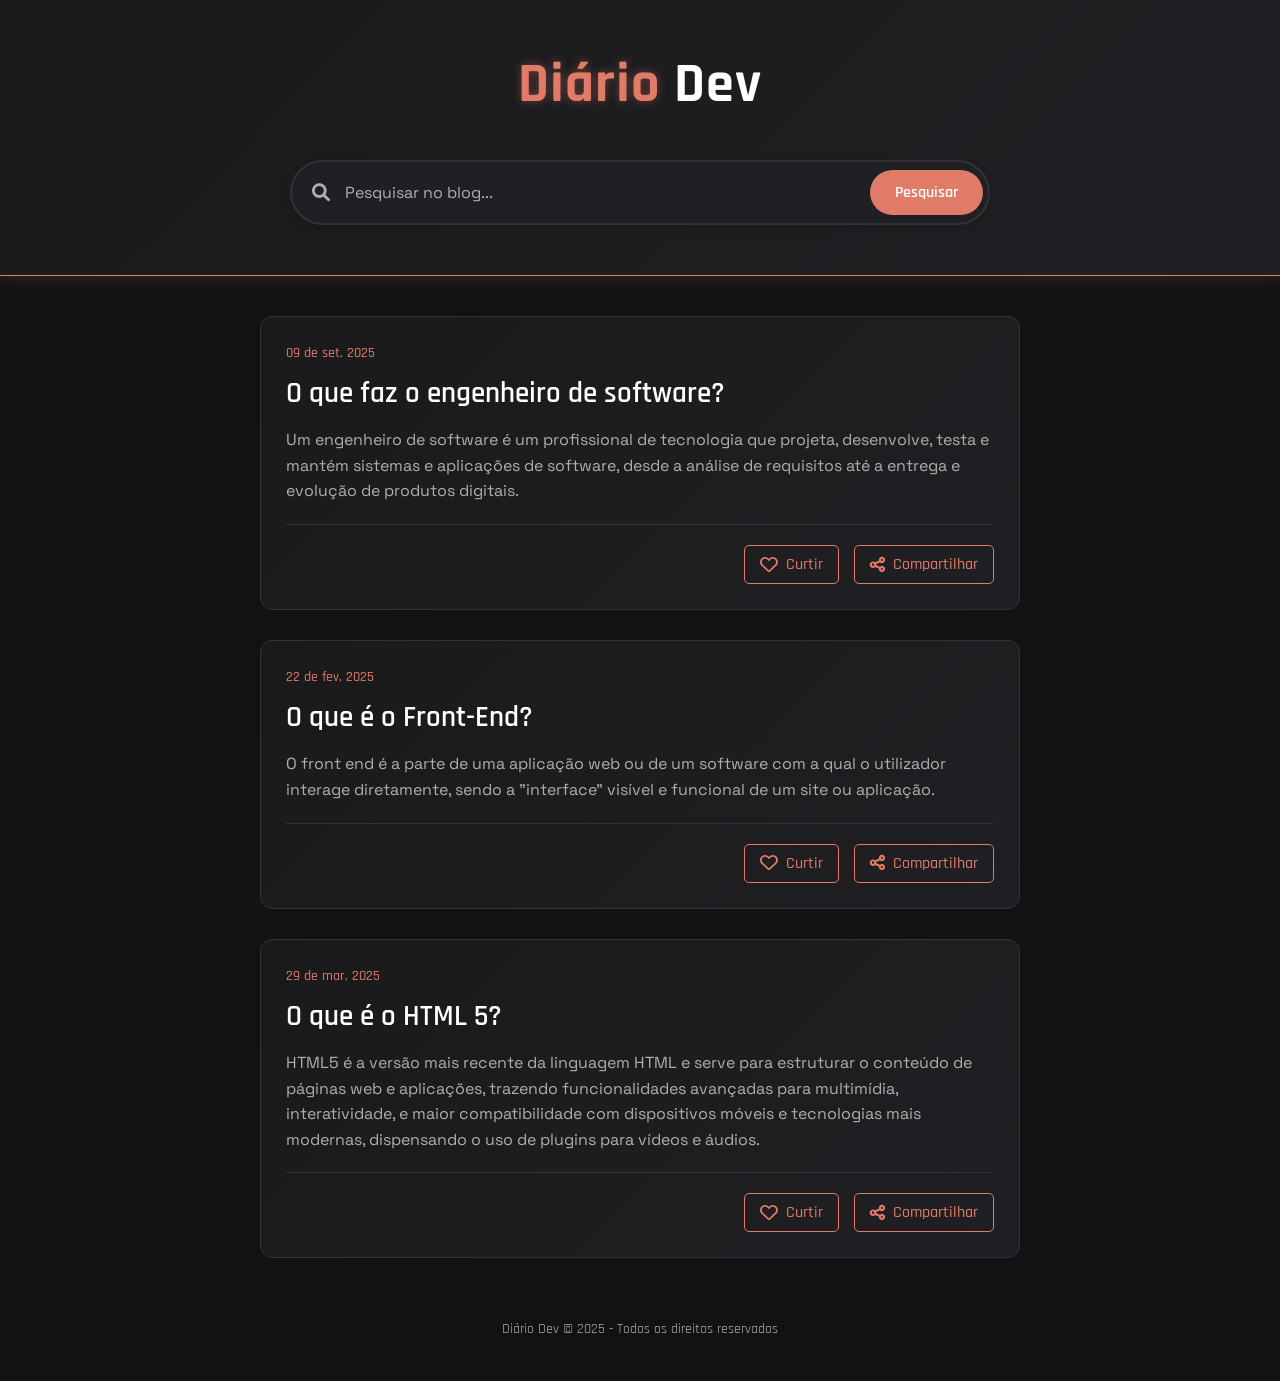
==== blog.html @ 72fb4046 "commit inicial" ====
<!DOCTYPE html>
<html lang="pt-BR">
<head>
    <meta charset="UTF-8">
    <meta name="viewport" content="width=device-width, initial-scale=1.0">
    <title>Blog Desafio 1</title>
    <link rel="stylesheet" href="style.css">
    <link rel="preconnect" href="https://fonts.googleapis.com">
    <link rel="preconnect" href="https://fonts.gstatic.com" crossorigin>
    <link href="https://fonts.googleapis.com/css2?family=Rajdhani:wght@300;400;500;600;700&family=Space+Grotesk:wght@300..700&display=swap" rel="stylesheet">
    <link rel="stylesheet" href="https://cdnjs.cloudflare.com/ajax/libs/font-awesome/6.0.0-beta3/css/all.min.css">
</head>
<body>
    <div class="hero-section">
        <h1 class="hero-title">
            <span class="title-primary">Diário</span>
            <span class="title-secondary">Dev</span>
        </h1>

        <div class="search-container">
            <div class="search-box">
                <i class="fas fa-search search-icon"></i>
                <input type="search" id="search-input" placeholder="Pesquisar no blog...">
                <button id="search-button">Pesquisar</button>
            </div>
        </div>
    </div>

    <main class="main-content">
        <section class="post-section">
            <article class="post">
                <time class="post-date">09 de set, 2025</time>
                <h2 class="post-title">O que faz o engenheiro de software?</h2>
                <p class="post-description">Um engenheiro de software é um profissional de tecnologia que projeta, desenvolve, testa e mantém sistemas e aplicações de software, desde a análise de requisitos até a entrega e evolução de produtos digitais.</p>
                <div class="post-actions">
                    <button class="like-button"><i class="far fa-heart"></i> Curtir</button>
                    <button class="share-button"><i class="fas fa-share-alt"></i> Compartilhar</button>
                </div>
            </article>

            <article class="post">
                <time class="post-date">22 de fev, 2025</time>
                <h2 class="post-title">O que é o Front-End?</h2>
                <p class="post-description">O front end é a parte de uma aplicação web ou de um software com a qual o utilizador interage diretamente, sendo a "interface" visível e funcional de um site ou aplicação.</p>
                <div class="post-actions">
                    <button class="like-button"><i class="far fa-heart"></i> Curtir</button>
                    <button class="share-button"><i class="fas fa-share-alt"></i> Compartilhar</button>
                </div>
            </article>

            <article class="post">
                <time class="post-date">29 de mar, 2025</time>
                <h2 class="post-title">O que é o HTML 5?</h2>
                <p class="post-description">HTML5 é a versão mais recente da linguagem HTML e serve para estruturar o conteúdo de páginas web e aplicações, trazendo funcionalidades avançadas para multimídia, interatividade, e maior compatibilidade com dispositivos móveis e tecnologias mais modernas, dispensando o uso de plugins para vídeos e áudios.</p>
                <div class="post-actions">
                    <button class="like-button"><i class="far fa-heart"></i> Curtir</button>
                    <button class="share-button"><i class="fas fa-share-alt"></i> Compartilhar</button>
                </div>
            </article>
        </section>
    </main>

    <footer class="footer">
        <p>Diário Dev &copy; 2025 - Todos os direitos reservados</p>
    </footer>

    <script src="script.js"></script>
</body>
</html>
---- style.css ----
/* Reset e estilos base */
* {
    margin: 0;
    padding: 0;
    box-sizing: border-box;
}
        
body {
    background-color: #121214;
    color: #FFFFFF;
    font-family: 'Rajdhani', sans-serif;
    line-height: 1.6;
    padding-bottom: 40px;
}
        
/* Cabeçalho e título */
.hero-section {
    background: linear-gradient(135deg, #1a1a1c 0%, #202024 100%);
    padding: 40px 20px 50px;
    text-align: center;
    border-bottom: 1px solid #E07B67;
    box-shadow: 0 4px 12px rgba(224, 123, 103, 0.15);
}
        
.hero-title {
    margin: 0 0 30px;
    font-size: 3.5rem;
    font-weight: 700;
    letter-spacing: 1px;
}
        
.title-primary {
    color: #E07B67;
    text-shadow: 0 0 10px rgba(224, 123, 103, 0.4);
}
        
.title-secondary {
    color: #FFFFFF;
}
        
/* Campo de pesquisa - MELHORIAS PRINCIPAIS */
.search-container {
    max-width: 700px;
    margin: 0 auto;
    position: relative;
}
        
.search-box {
    display: flex;
    align-items: center;
    background: #202024;
    border: 2px solid #323236;
    border-radius: 50px;
    padding: 5px;
    transition: all 0.3s ease;
    box-shadow: 0 4px 10px rgba(0, 0, 0, 0.1);
}
        
.search-box:focus-within {
    border-color: #E07B67;
    box-shadow: 0 0 0 3px rgba(224, 123, 103, 0.2);
}
        
.search-icon {
    padding: 0 15px;
    color: #afafaf;
    font-size: 18px;
    transition: color 0.3s ease;
}
        
.search-box:focus-within .search-icon {
    color: #E07B67;
}
        
#search-input {
    flex: 1;
    padding: 15px 0;
    border: none;
    background: transparent;
    color: #FFFFFF;
    font-size: 16px;
    font-family: 'Space Grotesk', sans-serif;
    outline: none;
}
#search-input::placeholder {
    color: #afafaf;
}

#search-button {
    padding: 12px 25px;
    border: none;
    border-radius: 50px;
    background-color: #E07B67;
    color: #fff;
    font-size: 16px;
    font-weight: 600;
    cursor: pointer;
    transition: all 0.3s ease;
    font-family: 'Rajdhani', sans-serif;
    white-space: nowrap;
}

#search-button:hover {
    background-color: #d06a58;
    transform: translateY(-2px);
    box-shadow: 0 4px 8px rgba(224, 123, 103, 0.3);
}

/* Conteúdo principal */
.main-content {
    max-width: 800px;
    margin: 40px auto;
    padding: 0 20px;
}

/* Posts */
.post {
    background: linear-gradient(135deg, #1a1a1c 0%, #202024 100%);
    border: 1px solid #323236;
    border-radius: 12px;
    padding: 25px;
    margin-bottom: 30px;
    transition: all 0.3s ease;
    position: relative;
    overflow: hidden;
}
        
.post::before {
    content: '';
    position: absolute;
    top: 0;
    left: 0;
    width: 5px;
    height: 0;
    background: #E07B67;
    transition: height 0.3s ease;
}
        
.post:hover {
    transform: translateY(-5px);
    border-color: #E07B67;
    box-shadow: 0 10px 25px rgba(224, 123, 103, 0.2);
}
        
.post:hover::before {
    height: 100%;
}
        
.post-date {
    color: #E07B67;
    font-size: 0.9em;
    font-weight: 500;
    display: block;
    margin-bottom: 10px;
}
        
.post-title {
    color: #FFFFFF;
    margin: 8px 0 15px;
    font-size: 1.8em;
    font-weight: 600;
    line-height: 1.3;
}
        
.post-description {
    color: #afafaf;
    line-height: 1.6;
    font-family: 'Space Grotesk', sans-serif;
    margin-bottom: 20px;
}
        
/* Ações do post */
.post-actions {
    display: flex;
    gap: 15px;
    margin-top: 20px;
    padding-top: 20px;
    border-top: 1px solid #323236;
    justify-content: flex-end;
}
        
.like-button, .share-button {
    background: transparent;
    border: 1px solid #E07B67;
    color: #E07B67;
    padding: 8px 15px;
    border-radius: 5px;
    cursor: pointer;
    font-size: 1em;
    display: flex;
    align-items: center;
    gap: 8px;
    transition: all 0.3s ease;
    font-family: 'Rajdhani', sans-serif;
    font-weight: 500;
}
        
.like-button:hover, .share-button:hover {
    background-color: #E07B67;
    color: #FFFFFF;
    transform: translateY(-2px);
}
        
.like-button i, .share-button i {
    font-size: 1.1em;
}
        
.like-button.liked {
    background-color: #E07B67;
    color: #FFFFFF;
}
        
/* Footer */
.footer {
    text-align: center;
    margin-top: 60px;
    color: #afafaf;
    font-size: 0.9rem;
}
        
/* Responsividade */
@media (max-width: 768px) {
.hero-title {
    font-size: 2.5rem;
}
            
.search-box {
    flex-direction: column;
    background: transparent;
    border: none;
    border-radius: 0;
}
            
.search-box:focus-within {
    border: none;
    box-shadow: none;
}
            
#search-input {
    padding: 15px;
    background: #202024;
    border: 2px solid #323236;
    border-radius: 8px;
    margin-bottom: 10px;
}
            
#search-button {
    width: 100%;
}
            
.post-actions {
    flex-direction: column;
}
            
.like-button, .share-button {
    justify-content: center;
}
}
        
@media (max-width: 480px) {
.hero-title {
    font-size: 2rem;
}
            
.post {
    padding: 20px;
}
            
.post-title {
    font-size: 1.5rem;
}
}
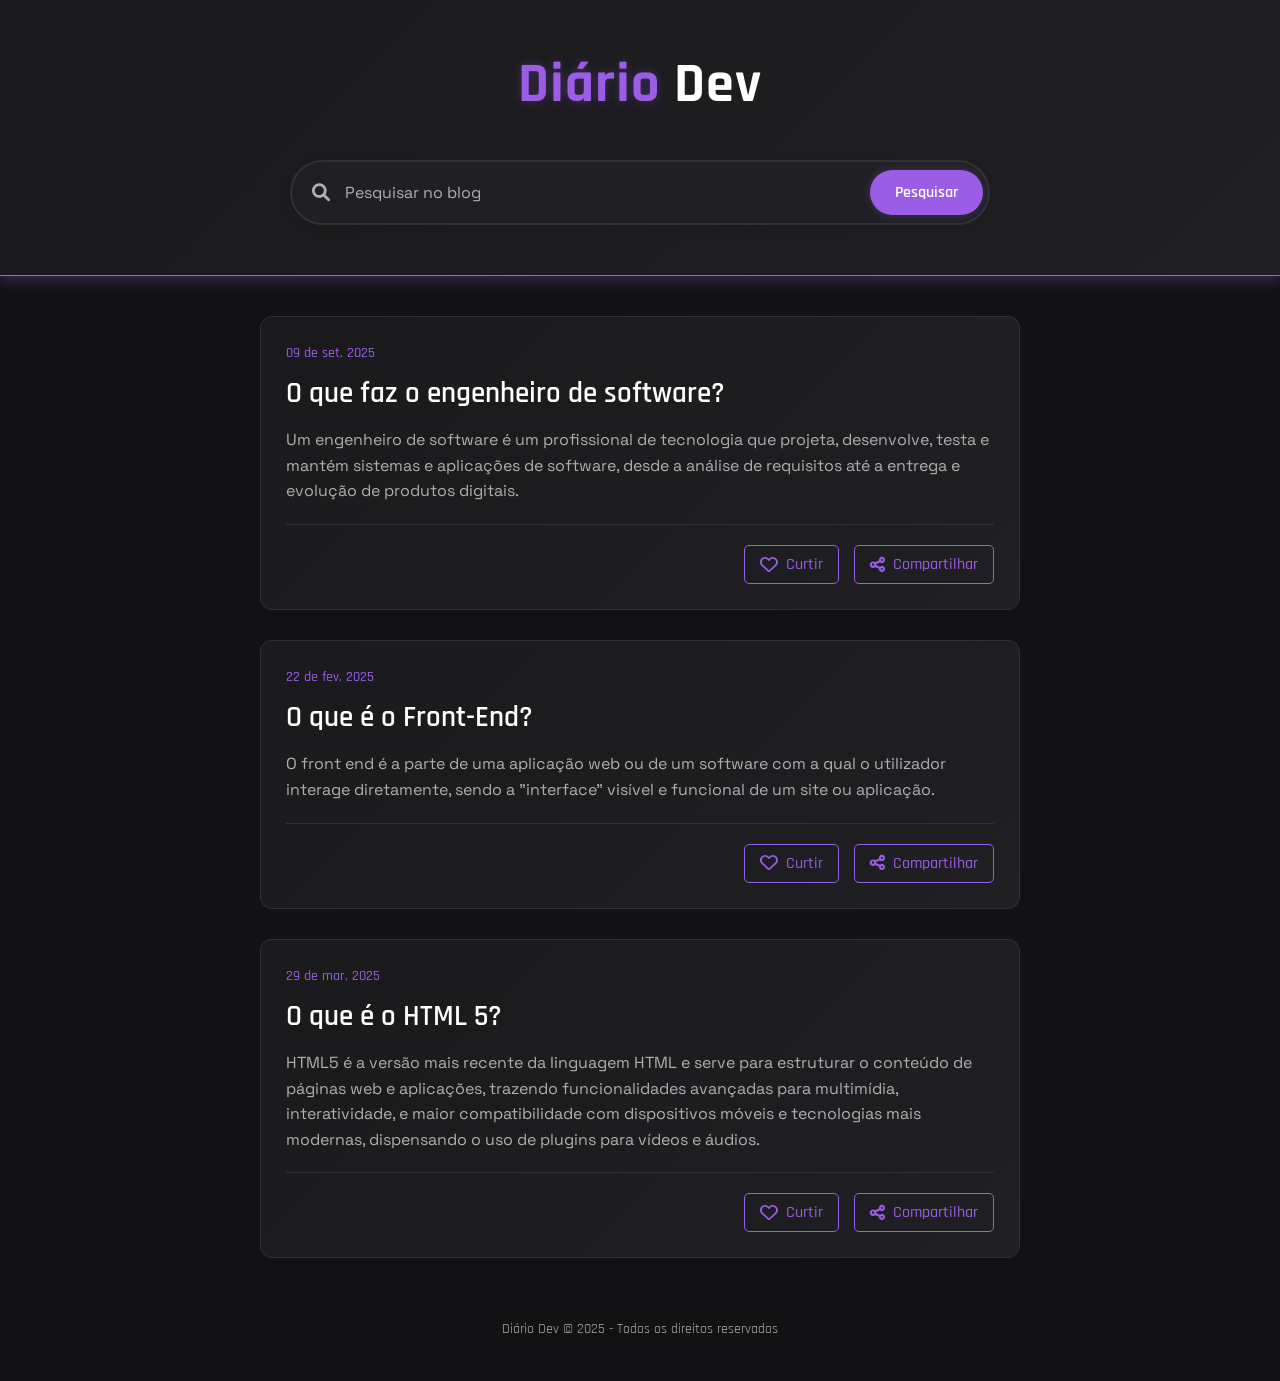
==== commit 1fea96f3: "Ajuste de cores e arquivos e Responsivade" ====
--- a/blog.html
+++ b/blog.html
@@ -20,7 +20,7 @@
         <div class="search-container">
             <div class="search-box">
                 <i class="fas fa-search search-icon"></i>
-                <input type="search" id="search-input" placeholder="Pesquisar no blog...">
+                <input type="search" id="search-input" placeholder="Pesquisar no blog">
                 <button id="search-button">Pesquisar</button>
             </div>
         </div>
--- a/style.css
+++ b/style.css
@@ -1,10 +1,16 @@
- /* Reset e estilos base */
+/* Variáveis CSS */
+:root {
+    --primary-color: #9B5DE5; /* Roxo vibrante */
+    --primary-glow: rgba(155, 93, 229, 0.3);
+}
+
+/* Reset e estilos base */
 * {
     margin: 0;
     padding: 0;
     box-sizing: border-box;
 }
-        
+
 body {
     background-color: #121214;
     color: #FFFFFF;
@@ -12,39 +18,39 @@
     line-height: 1.6;
     padding-bottom: 40px;
 }
-        
+
 /* Cabeçalho e título */
 .hero-section {
     background: linear-gradient(135deg, #1a1a1c 0%, #202024 100%);
     padding: 40px 20px 50px;
     text-align: center;
-    border-bottom: 1px solid #E07B67;
-    box-shadow: 0 4px 12px rgba(224, 123, 103, 0.15);
-}
-        
+    border-bottom: 1px solid var(--primary-color);
+    box-shadow: 0 4px 12px var(--primary-glow);
+}
+
 .hero-title {
     margin: 0 0 30px;
     font-size: 3.5rem;
     font-weight: 700;
     letter-spacing: 1px;
 }
-        
+
 .title-primary {
-    color: #E07B67;
-    text-shadow: 0 0 10px rgba(224, 123, 103, 0.4);
-}
-        
+    color: var(--primary-color);
+    text-shadow: 0 0 10px var(--primary-glow);
+}
+
 .title-secondary {
     color: #FFFFFF;
 }
-        
-/* Campo de pesquisa - MELHORIAS PRINCIPAIS */
+
+/* Campo de pesquisa */
 .search-container {
     max-width: 700px;
     margin: 0 auto;
     position: relative;
 }
-        
+
 .search-box {
     display: flex;
     align-items: center;
@@ -52,26 +58,26 @@
     border: 2px solid #323236;
     border-radius: 50px;
     padding: 5px;
-    transition: all 0.3s ease;
+    transition: all 0.4s cubic-bezier(0.4, 0, 0.2, 1);
     box-shadow: 0 4px 10px rgba(0, 0, 0, 0.1);
 }
-        
+
 .search-box:focus-within {
-    border-color: #E07B67;
-    box-shadow: 0 0 0 3px rgba(224, 123, 103, 0.2);
-}
-        
+    border-color: var(--primary-color);
+    box-shadow: 0 0 0 3px var(--primary-glow);
+}
+
 .search-icon {
     padding: 0 15px;
     color: #afafaf;
     font-size: 18px;
     transition: color 0.3s ease;
 }
-        
+
 .search-box:focus-within .search-icon {
-    color: #E07B67;
-}
-        
+    color: var(--primary-color);
+}
+
 #search-input {
     flex: 1;
     padding: 15px 0;
@@ -82,6 +88,7 @@
     font-family: 'Space Grotesk', sans-serif;
     outline: none;
 }
+
 #search-input::placeholder {
     color: #afafaf;
 }
@@ -90,20 +97,22 @@
     padding: 12px 25px;
     border: none;
     border-radius: 50px;
-    background-color: #E07B67;
+    background-color: var(--primary-color);
     color: #fff;
     font-size: 16px;
     font-weight: 600;
     cursor: pointer;
-    transition: all 0.3s ease;
+    transition: all 0.4s cubic-bezier(0.4, 0, 0.2, 1);
     font-family: 'Rajdhani', sans-serif;
     white-space: nowrap;
+    box-shadow: 0 0 8px var(--primary-glow);
 }
 
 #search-button:hover {
-    background-color: #d06a58;
+    background-color: #7a3ecb;
     transform: translateY(-2px);
-    box-shadow: 0 4px 8px rgba(224, 123, 103, 0.3);
+    box-shadow: 0 6px 15px var(--primary-glow);
+    animation: pulse 1.2s infinite;
 }
 
 /* Conteúdo principal */
@@ -120,11 +129,11 @@
     border-radius: 12px;
     padding: 25px;
     margin-bottom: 30px;
-    transition: all 0.3s ease;
+    transition: all 0.4s cubic-bezier(0.4, 0, 0.2, 1);
     position: relative;
     overflow: hidden;
 }
-        
+
 .post::before {
     content: '';
     position: absolute;
@@ -132,28 +141,28 @@
     left: 0;
     width: 5px;
     height: 0;
-    background: #E07B67;
+    background: var(--primary-color);
     transition: height 0.3s ease;
 }
-        
+
 .post:hover {
     transform: translateY(-5px);
-    border-color: #E07B67;
-    box-shadow: 0 10px 25px rgba(224, 123, 103, 0.2);
-}
-        
+    border-color: var(--primary-color);
+    box-shadow: 0 10px 25px var(--primary-glow);
+}
+
 .post:hover::before {
     height: 100%;
 }
-        
+
 .post-date {
-    color: #E07B67;
+    color: var(--primary-color);
     font-size: 0.9em;
     font-weight: 500;
     display: block;
     margin-bottom: 10px;
 }
-        
+
 .post-title {
     color: #FFFFFF;
     margin: 8px 0 15px;
@@ -161,14 +170,14 @@
     font-weight: 600;
     line-height: 1.3;
 }
-        
+
 .post-description {
     color: #afafaf;
     line-height: 1.6;
     font-family: 'Space Grotesk', sans-serif;
     margin-bottom: 20px;
 }
-        
+
 /* Ações do post */
 .post-actions {
     display: flex;
@@ -178,11 +187,11 @@
     border-top: 1px solid #323236;
     justify-content: flex-end;
 }
-        
+
 .like-button, .share-button {
     background: transparent;
-    border: 1px solid #E07B67;
-    color: #E07B67;
+    border: 1px solid var(--primary-color);
+    color: var(--primary-color);
     padding: 8px 15px;
     border-radius: 5px;
     cursor: pointer;
@@ -190,26 +199,28 @@
     display: flex;
     align-items: center;
     gap: 8px;
-    transition: all 0.3s ease;
+    transition: all 0.4s cubic-bezier(0.4, 0, 0.2, 1);
     font-family: 'Rajdhani', sans-serif;
     font-weight: 500;
 }
-        
+
 .like-button:hover, .share-button:hover {
-    background-color: #E07B67;
+    background-color: var(--primary-color);
     color: #FFFFFF;
     transform: translateY(-2px);
-}
-        
+    box-shadow: 0 6px 15px var(--primary-glow);
+    animation: pulse 1.2s infinite;
+}
+
 .like-button i, .share-button i {
     font-size: 1.1em;
 }
-        
+
 .like-button.liked {
-    background-color: #E07B67;
-    color: #FFFFFF;
-}
-        
+    background-color: var(--primary-color);
+    color: #FFFFFF;
+}
+
 /* Footer */
 .footer {
     text-align: center;
@@ -217,56 +228,87 @@
     color: #afafaf;
     font-size: 0.9rem;
 }
-        
+
 /* Responsividade */
 @media (max-width: 768px) {
-.hero-title {
-    font-size: 2.5rem;
-}
-            
-.search-box {
-    flex-direction: column;
-    background: transparent;
-    border: none;
-    border-radius: 0;
-}
-            
-.search-box:focus-within {
-    border: none;
-    box-shadow: none;
-}
-            
-#search-input {
-    padding: 15px;
-    background: #202024;
-    border: 2px solid #323236;
-    border-radius: 8px;
-    margin-bottom: 10px;
-}
-            
-#search-button {
-    width: 100%;
-}
-            
-.post-actions {
-    flex-direction: column;
-}
-            
-.like-button, .share-button {
-    justify-content: center;
-}
-}
+    .hero-title {
+        font-size: 2.5rem;
+    }
         
+    .search-box {
+        position: relative;
+        flex-direction: column;
+        padding: 0;
+        border: none;
+        background: transparent;
+    }
+
+    .search-icon {
+        position: absolute;
+        left: 15px;
+        top: 15px;
+        font-size: 18px;
+        color: #afafaf;
+        pointer-events: none;
+    }
+
+    #search-input {
+        width: 100%;
+        padding: 15px 15px 15px 75px;
+        background: #202024;
+        border: 2px solid #323236;
+        border-radius: 8px;
+        margin-bottom: 10px;
+    }
+
+    #search-button {
+        width: 100%;
+    }
+        
+    .post-actions {
+        flex-direction: column;
+        align-items: stretch;
+    }
+
+    .like-button, .share-button {
+        width: 100%;
+        justify-content: center;
+    }
+}
+
 @media (max-width: 480px) {
-.hero-title {
-    font-size: 2rem;
-}
-            
-.post {
-    padding: 20px;
-}
-            
-.post-title {
-    font-size: 1.5rem;
-}
-}+    .hero-title {
+        font-size: 2rem;
+    }
+        
+    .post {
+        padding: 20px;
+    }
+        
+    .post-title {
+        font-size: 1.3rem;
+    }
+
+    .main-content {
+        margin: 20px auto;
+        padding: 0 15px;
+    }
+}
+
+/* Animação pulse */
+@keyframes pulse {
+    0% {
+        box-shadow: 0 0 8px var(--primary-glow);
+    }
+    50% {
+        box-shadow: 0 0 15px var(--primary-glow);
+    }
+    100% {
+        box-shadow: 0 0 8px var(--primary-glow);
+    }
+}
+
+
+/* Css pagina inicial do site */
+
+
